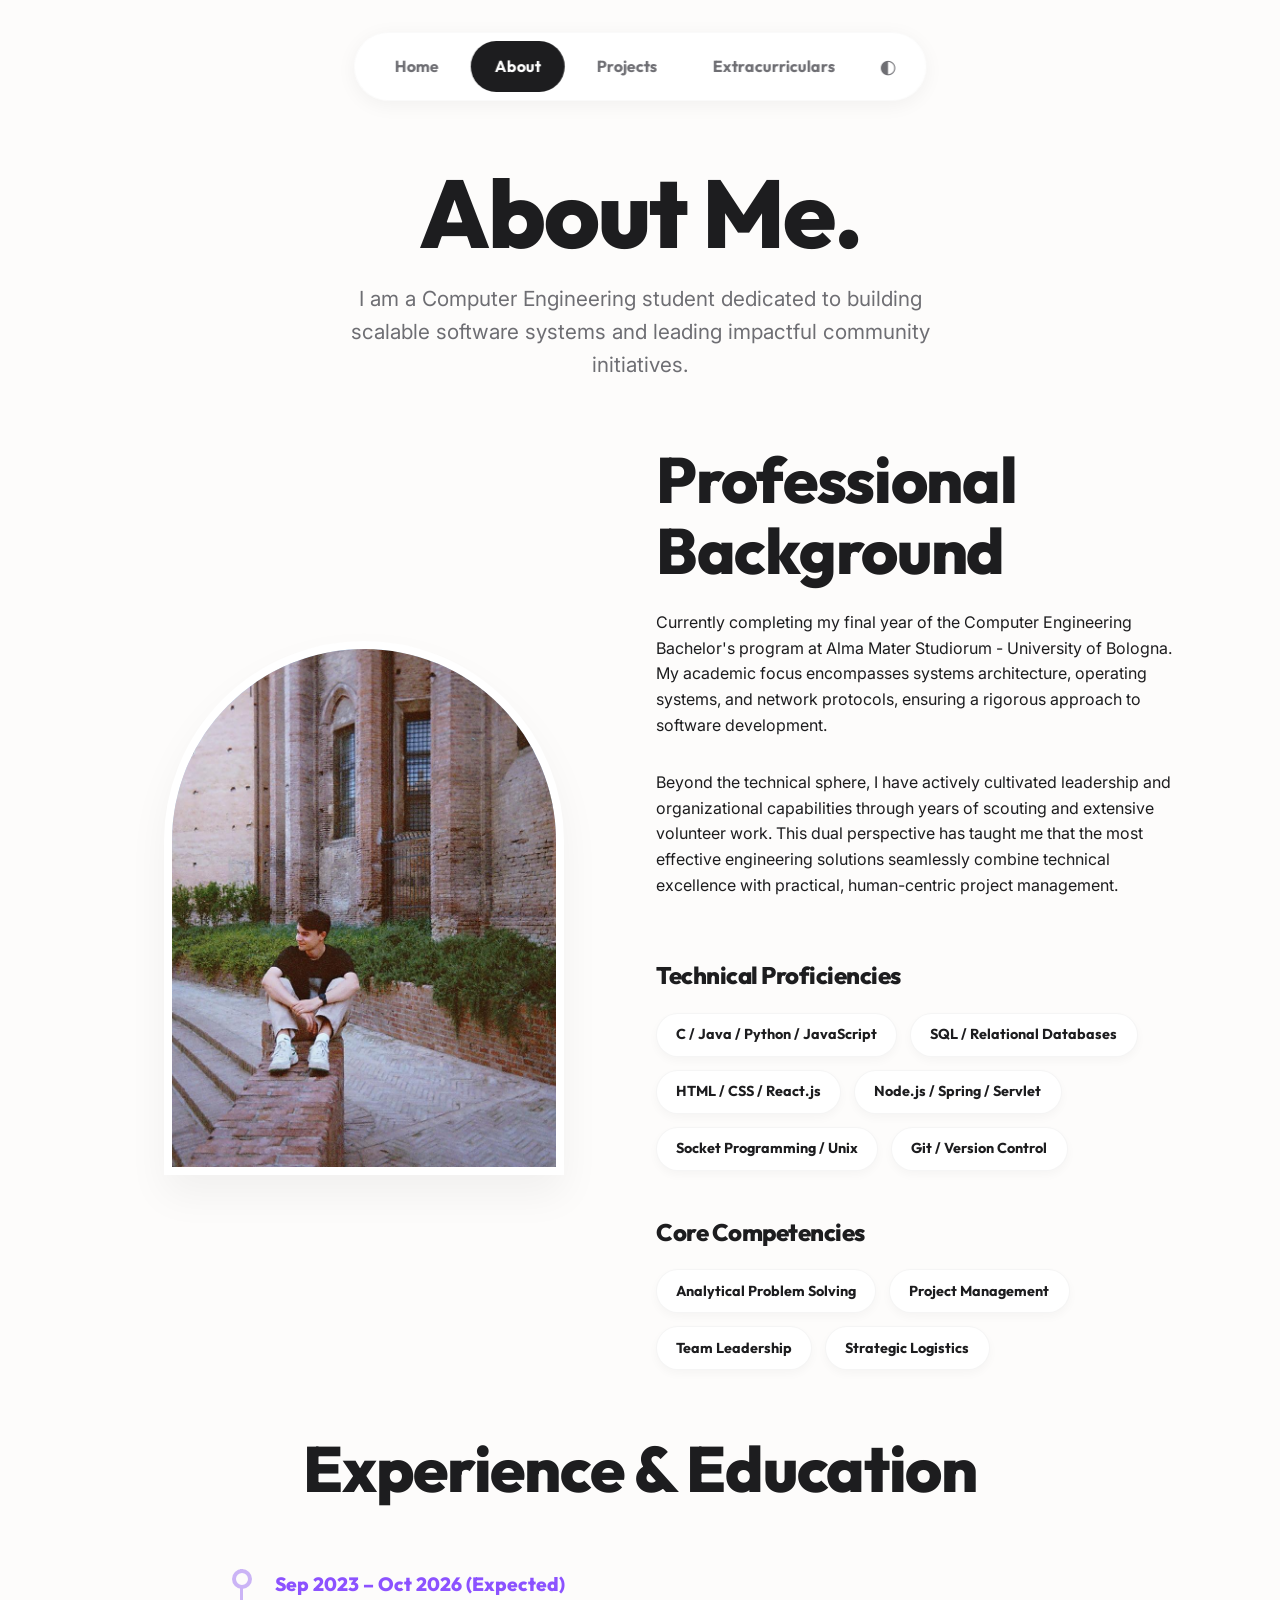
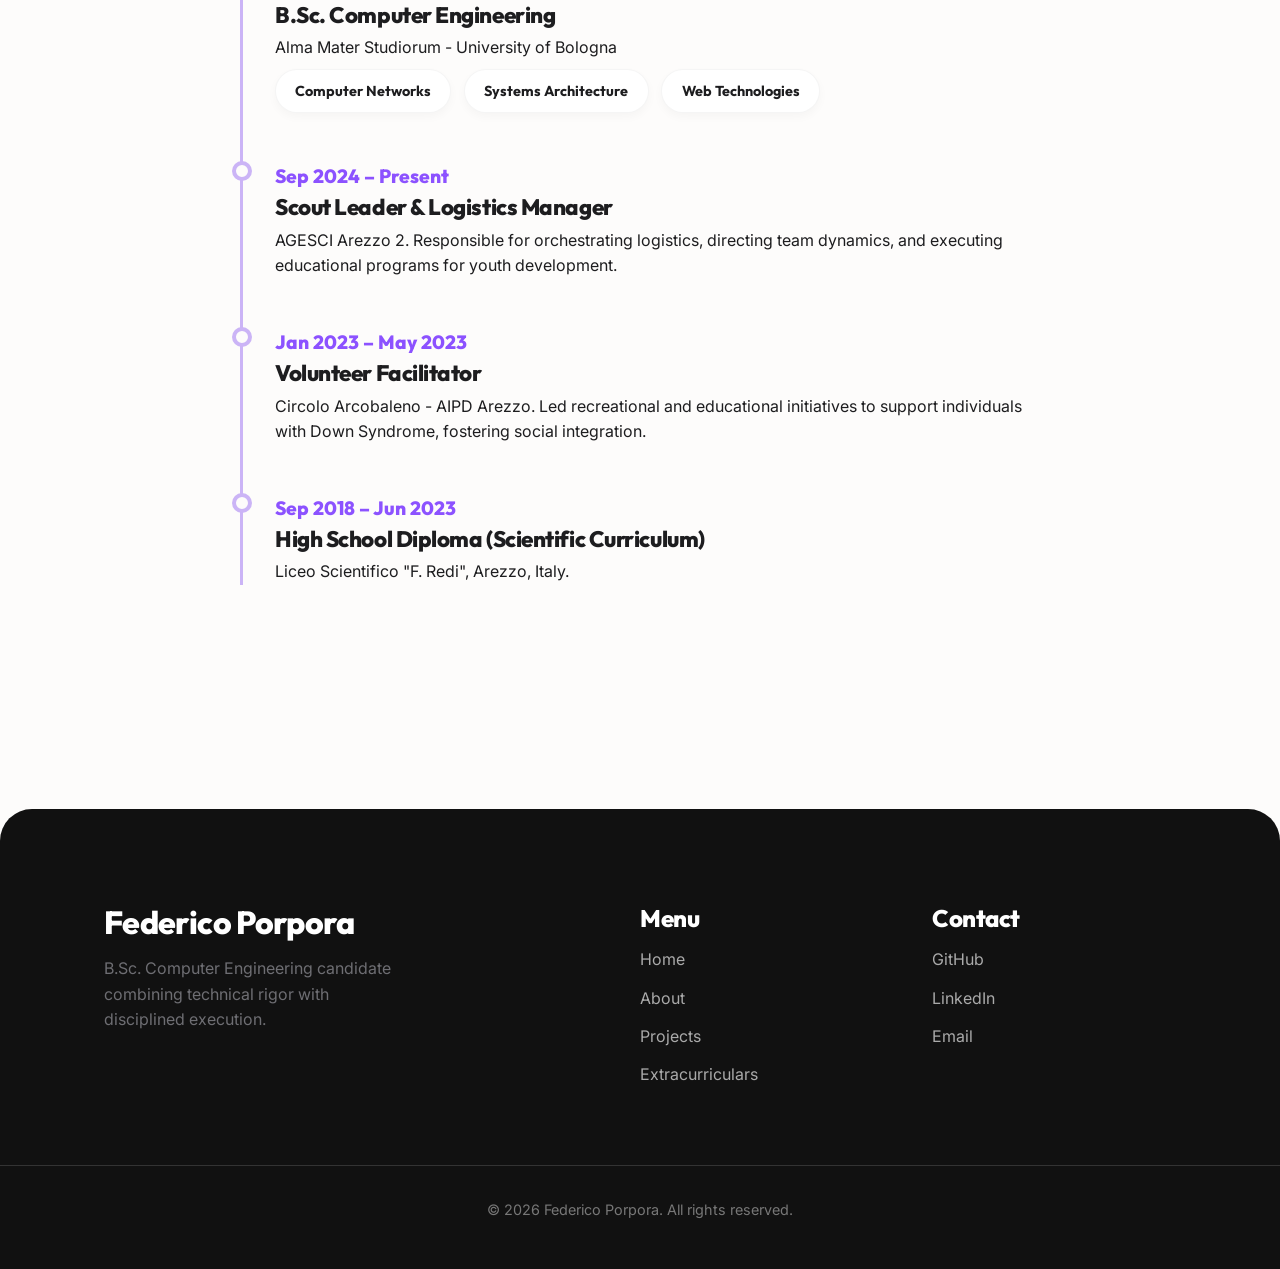
==== about.html @ 1e5c46a7 "updated website following cv" ====
<!DOCTYPE html>
<html lang="en">
<head>
    <meta charset="UTF-8">
    <meta name="viewport" content="width=device-width, initial-scale=1.0">
    <title>About | Federico Porpora</title>
    <link href="https://fonts.googleapis.com/css2?family=Inter:wght@400;500;700&family=Outfit:wght@700;800;900&display=swap" rel="stylesheet">
    <link rel="stylesheet" href="style.css">
</head>
<body>
    <nav>
        <a href="index.html">Home</a>
        <a href="about.html" class="active">About</a>
        <a href="projects.html">Projects</a>
        <a href="hobbies.html">Extracurriculars</a>
        <button id="theme-toggle" class="theme-toggle" aria-label="Toggle dark mode">◐</button>
    </nav>
    <main style="padding-top: 10rem; padding-bottom: 4rem;">
        <div class="container text-center reveal">
            <h1 class="hero-title">About Me.</h1>
            <p class="lead-text" style="margin: 0 auto 4rem;">I am a Computer Engineering student dedicated to building scalable software systems and leading impactful community initiatives.</p>
        </div>

        <section class="container reveal">
            <div class="grid-2 align-center">
                <div class="arch-container">
                    <img src="assets/profile.jpg" alt="Federico Porpora" style="width: 100%; height: 100%; object-fit: cover; object-position: center;">
                </div>
                <div>
                    <h2 class="section-title">Professional Background</h2>
                    <p class="mb-2">Currently completing my final year of the Computer Engineering Bachelor's program at Alma Mater Studiorum - University of Bologna. My academic focus encompasses systems architecture, operating systems, and network protocols, ensuring a rigorous approach to software development.</p>
                    <p class="mb-2">Beyond the technical sphere, I have actively cultivated leadership and organizational capabilities through years of scouting and extensive volunteer work. This dual perspective has taught me that the most effective engineering solutions seamlessly combine technical excellence with practical, human-centric project management.</p>
                    
                    <h3 class="mt-4 mb-1" style="font-family: 'Outfit'; font-size: 1.5rem;">Technical Proficiencies</h3>
                    <div class="tag-container mb-3">
                        <span class="tag">C / Java / Python / JavaScript</span>
                        <span class="tag">SQL / Relational Databases</span>
                        <span class="tag">HTML / CSS / React.js</span>
                        <span class="tag">Node.js / Spring / Servlet</span>
                        <span class="tag">Socket Programming / Unix</span>
                        <span class="tag">Git / Version Control</span>
                    </div>

                    <h3 class="mb-1" style="font-family: 'Outfit'; font-size: 1.5rem;">Core Competencies</h3>
                    <div class="tag-container">
                        <span class="tag">Analytical Problem Solving</span>
                        <span class="tag">Project Management</span>
                        <span class="tag">Team Leadership</span>
                        <span class="tag">Strategic Logistics</span>
                    </div>
                </div>
            </div>
        </section>

        <section class="container mt-4 mb-4 reveal">
            <h2 class="section-title text-center mb-4 mt-4" style="margin-top: 4rem;">Experience & Education</h2>
            
            <div class="timeline" style="max-width: 800px; margin: 0 auto;">
                <div class="timeline-item reveal">
                    <div class="timeline-dot"></div>
                    <div class="timeline-date">Sep 2023 – Oct 2026 (Expected)</div>
                    <h3 class="timeline-title">B.Sc. Computer Engineering</h3>
                    <p>Alma Mater Studiorum - University of Bologna</p>
                    <div class="tag-container" style="margin-top: 0.5rem;">
                        <span class="tag">Computer Networks</span>
                        <span class="tag">Systems Architecture</span>
                        <span class="tag">Web Technologies</span>
                    </div>
                </div>

                <div class="timeline-item reveal" style="transition-delay: 0.1s;">
                    <div class="timeline-dot"></div>
                    <div class="timeline-date">Sep 2024 – Present</div>
                    <h3 class="timeline-title">Scout Leader & Logistics Manager</h3>
                    <p>AGESCI Arezzo 2. Responsible for orchestrating logistics, directing team dynamics, and executing educational programs for youth development.</p>
                </div>

                <div class="timeline-item reveal" style="transition-delay: 0.2s;">
                    <div class="timeline-dot"></div>
                    <div class="timeline-date">Jan 2023 – May 2023</div>
                    <h3 class="timeline-title">Volunteer Facilitator</h3>
                    <p>Circolo Arcobaleno - AIPD Arezzo. Led recreational and educational initiatives to support individuals with Down Syndrome, fostering social integration.</p>
                </div>

                <div class="timeline-item reveal" style="transition-delay: 0.3s;">
                    <div class="timeline-dot"></div>
                    <div class="timeline-date">Sep 2018 – Jun 2023</div>
                    <h3 class="timeline-title">High School Diploma (Scientific Curriculum)</h3>
                    <p>Liceo Scientifico "F. Redi", Arezzo, Italy.</p>
                </div>
            </div>
        </section>
    </main>

    <footer>
        <div class="container footer-grid">
            <div>
                <h4 class="footer-title">Federico Porpora</h4>
                <p style="color: var(--text-muted); max-width: 300px;">B.Sc. Computer Engineering candidate combining technical rigor with disciplined execution.</p>
            </div>
            <div>
                <h4 class="footer-title" style="font-size: 1.5rem;">Menu</h4>
                <ul class="footer-list">
                    <li><a href="index.html">Home</a></li>
                    <li><a href="about.html">About</a></li>
                    <li><a href="projects.html">Projects</a></li>
                    <li><a href="hobbies.html">Extracurriculars</a></li>
                </ul>
            </div>
            <div>
                <h4 class="footer-title" style="font-size: 1.5rem;">Contact</h4>
                <ul class="footer-list">
                    <li><a href="https://github.com/federicoporpora" target="_blank">GitHub</a></li>
                    <li><a href="https://linkedin.com/in/federicoporpora" target="_blank">LinkedIn</a></li>
                    <li><a href="mailto:porporafederico@gmail.com">Email</a></li>
                </ul>
            </div>
        </div>
        <div class="footer-bottom">
            &copy; <span id="current-year">2026</span> Federico Porpora. All rights reserved.
        </div>
    </footer>
    <script src="script.js"></script>
</body>
</html>
---- style.css ----
/* style.css */
:root {
    --bg: #fdfcfb;
    --bg-alt: #f4f3f6;
    --text-main: #1d1d1f;
    --text-muted: #6e6e73;
    
    --accent-purple: #cbb4f6;
    --accent-purple-dark: #8c52ff;
    
    --accent-mint: #b0eed4;
    --accent-mint-dark: #00b67a;
    
    --accent-coral: #ffc4ba;
    --accent-coral-dark: #ff6b57;
    
    --accent-blue: #bde0fe;
    --accent-blue-dark: #2196f3;

    --btn-bg: #1d1d1f;
    --btn-text: #ffffff;
    
    --nav-bg: rgba(255, 255, 255, 0.85);

    --border-radius-lg: 32px;
    --border-radius-md: 20px;
    --border-radius-sm: 12px;
    
    --transition: all 0.3s cubic-bezier(0.25, 0.8, 0.25, 1);
    
    --card-bg: #ffffff;
    --card-border: rgba(0,0,0,0.04);
    
    --icon-bg: #ffffff;
    --icon-color: #1d1d1f;

    --card-purple-bg: #f3ecfb;
    --card-mint-bg: #ebfcf5;
    --card-coral-bg: #fff0ed;
    --card-blue-bg: #eef7ff;
    
    --footer-bg: #111111;
    --footer-text: #ffffff;
}

[data-theme="dark"] {
    --bg: #111111;
    --bg-alt: #161618;
    --text-main: #f5f5f7;
    --text-muted: #a1a1a6;
    
    --accent-purple: #5e3a96;
    --accent-purple-dark: #9f7aea;
    
    --accent-mint: #257a5e;
    --accent-mint-dark: #48bb78;
    
    --accent-coral: #964232;
    --accent-coral-dark: #f56565;
    
    --accent-blue: #2a6496;
    --accent-blue-dark: #4299e1;

    --btn-bg: #f5f5f7;
    --btn-text: #111111;
    
    --nav-bg: rgba(20, 20, 20, 0.85);
    
    --card-bg: #1c1c1e;
    --card-border: rgba(255,255,255,0.05);
    
    --icon-bg: #333333;
    --icon-color: #ffffff;

    --card-purple-bg: #2a1f3d;
    --card-mint-bg: #1f3d32;
    --card-coral-bg: #3d231f;
    --card-blue-bg: #1f2a3d;
    
    --footer-bg: #000000;
}
/* Base */
* { box-sizing: border-box; margin: 0; padding: 0; }
body {
    font-family: 'Inter', sans-serif;
    background-color: var(--bg);
    color: var(--text-main);
    line-height: 1.6;
    overflow-x: hidden;
    transition: background-color 0.3s ease, color 0.3s ease;
}

.bg-alt { background-color: var(--bg-alt) !important; }

h1, h2, h3, h4, h5, h6, .brand-font {
    font-family: 'Outfit', sans-serif;
    font-weight: 800;
    line-height: 1.1;
    letter-spacing: -0.02em;
}

a { text-decoration: none; color: inherit; }
img { max-width: 100%; display: block; }
.container { max-width: 1200px; margin: 0 auto; padding: 0 5%; }
.text-center { text-align: center; }

/* Typography */
.hero-title { font-size: clamp(3rem, 8vw, 6rem); margin-bottom: 1rem; color: var(--text-main); }
.section-title { font-size: clamp(2.5rem, 5vw, 4rem); margin-bottom: 1.5rem; color: var(--text-main); }
.lead-text { font-size: clamp(1.1rem, 2vw, 1.3rem); color: var(--text-muted); max-width: 600px; }
.bold-muted { font-weight: 700; color: var(--text-muted); text-transform: uppercase; letter-spacing: 0.05em; font-size: 0.9rem; }

/* Navigation */
nav {
    position: fixed;
    top: 2rem;
    left: 50%;
    transform: translateX(-50%);
    background: var(--nav-bg);
    backdrop-filter: blur(12px);
    -webkit-backdrop-filter: blur(12px);
    padding: 0.5rem 1rem;
    border-radius: 100px;
    box-shadow: 0 4px 20px rgba(0,0,0,0.05);
    z-index: 1000;
    display: flex;
    gap: 0.5rem;
    border: 1px solid rgba(0,0,0,0.02);
    align-items: center;
}
nav a {
    font-family: 'Outfit', sans-serif;
    font-weight: 700;
    padding: 0.8rem 1.5rem;
    border-radius: 100px;
    color: var(--text-muted);
    transition: var(--transition);
}
nav a:hover { color: var(--text-main); }
nav a.active {
    background: var(--btn-bg);
    color: var(--btn-text);
}
.theme-toggle {
    background: none;
    border: none;
    font-size: 1.2rem;
    cursor: pointer;
    color: var(--text-muted);
    padding: 0.5rem 0.8rem;
    display: flex;
    align-items: center;
    border-radius: 100px;
    transition: var(--transition);
}
.theme-toggle:hover {
    color: var(--text-main);
    transform: rotate(15deg);
}

@media (max-width: 768px) {
    nav a { padding: 0.6rem 0.8rem; font-size: 0.9rem; }
    nav { top: 1rem; width: 95%; justify-content: center; }
}

/* Hero Wrapper & Gradients */
.hero-wrapper {
    position: relative;
    overflow: hidden;
    background: transparent;
}

.hero-gradient {
    position: absolute;
    top: -20%;
    left: 0;
    width: 100%;
    height: 120%;
    background: radial-gradient(circle at 15% 50%, rgba(203, 180, 246, 0.45), transparent 50%),
                radial-gradient(circle at 85% 30%, rgba(176, 238, 212, 0.45), transparent 50%),
                radial-gradient(circle at 50% 80%, rgba(255, 196, 186, 0.45), transparent 50%);
    filter: blur(60px);
    z-index: 0;
    pointer-events: none;
    transition: background 0.5s ease;
}

[data-theme="dark"] .hero-gradient {
    background: radial-gradient(circle at 15% 50%, rgba(94, 58, 150, 0.3), transparent 50%),
                radial-gradient(circle at 85% 30%, rgba(37, 122, 94, 0.3), transparent 50%),
                radial-gradient(circle at 50% 80%, rgba(150, 66, 50, 0.3), transparent 50%);
}

.hero-content {
    position: relative;
    z-index: 1;
}

.hero {
    min-height: 90vh;
    display: flex;
    flex-direction: column;
    align-items: center;
    justify-content: center;
    padding-top: 8rem;
    padding-bottom: 4rem;
    text-align: center;
}

/* Floating Stars */
.star {
    position: absolute;
    color: var(--accent-purple-dark);
    font-size: 1.5rem;
    animation: float 6s ease-in-out infinite;
    opacity: 0.7;
    z-index: 0;
}
.star:nth-child(1) { top: 15%; left: 20%; animation-delay: 0s; font-size: 2.5rem;}
.star:nth-child(2) { top: 25%; right: 15%; animation-delay: 1s; font-size: 1.5rem; color: var(--accent-mint-dark);}
.star:nth-child(3) { top: 60%; left: 10%; animation-delay: 2s; font-size: 2rem; color: var(--accent-coral-dark);}
.star:nth-child(4) { top: 70%; right: 25%; animation-delay: 3s; font-size: 1.8rem; }
.star:nth-child(5) { top: 35%; left: 80%; animation-delay: 4s; font-size: 1.2rem; color: var(--accent-blue-dark);}

@keyframes float {
    0% { transform: translateY(0px) rotate(0deg); }
    50% { transform: translateY(-20px) rotate(10deg); }
    100% { transform: translateY(0px) rotate(0deg); }
}

.hero-btns {
    display: flex;
    gap: 1rem;
    margin-top: 2rem;
    justify-content: center;
    flex-wrap: wrap;
}

/* Buttons */
.btn {
    display: inline-flex;
    align-items: center;
    justify-content: center;
    padding: 1rem 2rem;
    font-family: 'Outfit', sans-serif;
    font-weight: 700;
    font-size: 1.1rem;
    border-radius: 100px;
    transition: var(--transition);
    border: none;
    cursor: pointer;
    gap: 0.5rem;
}
.btn svg { width: 20px; height: 20px; }
.btn-primary {
    background: var(--btn-bg);
    color: var(--btn-text);
}
.btn-primary:hover {
    transform: translateY(-3px) scale(1.02);
    box-shadow: 0 10px 20px rgba(0,0,0,0.1);
}
.btn-outline {
    background: transparent;
    border: 2px solid var(--text-main);
    color: var(--text-main);
}
.btn-outline:hover {
    background: var(--text-main);
    color: var(--btn-text);
    transform: translateY(-3px) scale(1.02);
}

/* Avatars & Images */
.avatar-container {
    width: 150px;
    height: 150px;
    margin: 0 auto 2rem;
    border-radius: 50%;
    overflow: hidden;
    background: var(--accent-mint);
    border: 6px solid var(--card-bg);
    box-shadow: 0 20px 40px rgba(0,0,0,0.08);
}
.avatar-container img { width: 100%; height: 100%; object-fit: cover; }
.arch-container {
    border-radius: 200px 200px 0 0;
    overflow: hidden;
    background: var(--accent-blue);
    position: relative;
    aspect-ratio: 3/4;
    width: 100%;
    max-width: 400px;
    margin: 0 auto;
    border: 8px solid var(--card-bg);
    box-shadow: 0 20px 40px rgba(0,0,0,0.05);
}

/* Grid Layouts */
.grid-2, .grid-3, .grid-4 { display: grid; grid-template-columns: 1fr; gap: 2rem; }
@media (min-width: 768px) {
    .grid-2 { grid-template-columns: 1fr 1fr; }
    .grid-3 { grid-template-columns: repeat(3, 1fr); }
    .grid-4 { grid-template-columns: repeat(2, 1fr); gap: 2rem; }
}
@media (min-width: 1024px) {
    .grid-4 { grid-template-columns: repeat(4, 1fr); }
}

/* Cards */
.bento-card {
    background: var(--card-bg);
    border-radius: var(--border-radius-lg);
    padding: 2.5rem;
    transition: var(--transition);
    position: relative;
    overflow: hidden;
    border: 1px solid var(--card-border);
    display: flex;
    flex-direction: column;
    height: 100%;
}
.bento-card:hover {
    transform: translateY(-5px);
    box-shadow: 0 20px 40px rgba(0,0,0,0.05);
}
.card-icon {
    width: 60px;
    height: 60px;
    border-radius: 50%;
    display: flex;
    align-items: center;
    justify-content: center;
    font-size: 1.8rem;
    margin-bottom: 1.5rem;
    background: var(--icon-bg);
    color: var(--icon-color);
}
.card-title { font-size: 1.8rem; margin-bottom: 0.5rem; color: var(--text-main); }
.card-desc { color: var(--text-muted); flex-grow: 1; }

.card-purple { background-color: var(--card-purple-bg); border-color: transparent; }
.card-mint { background-color: var(--card-mint-bg); border-color: transparent; }
.card-coral { background-color: var(--card-coral-bg); border-color: transparent; }
.card-blue { background-color: var(--card-blue-bg); border-color: transparent; }

/* Timeline */
.timeline { position: relative; padding-left: 2rem; border-left: 3px solid var(--accent-purple); margin: 3rem 0; }
.timeline-item { position: relative; margin-bottom: 3rem; }
.timeline-dot {
    position: absolute; left: -2.7rem; top: 0; width: 20px; height: 20px;
    border-radius: 50%; background: var(--bg); border: 4px solid var(--accent-purple);
}
.timeline-date { font-family: 'Outfit'; font-weight: 800; color: var(--accent-purple-dark); font-size: 1.2rem; margin-bottom: 0.2rem; }
.timeline-title { font-size: 1.4rem; margin-bottom: 0.5rem; color: var(--text-main); }

/* Tags */
.tag-container { display: flex; flex-wrap: wrap; gap: 0.8rem; margin-top: 1.5rem; }
.tag {
    background: var(--card-bg); padding: 0.6rem 1.2rem; border-radius: 100px;
    font-family: 'Outfit'; font-size: 0.9rem; font-weight: 700;
    box-shadow: 0 4px 10px rgba(0,0,0,0.03); color: var(--text-main); border: 1px solid var(--card-border);
}

/* Footer */
footer {
    background: var(--footer-bg); color: var(--footer-text);
    padding: 6rem 0 3rem; margin-top: 6rem;
    border-radius: var(--border-radius-lg) var(--border-radius-lg) 0 0;
}
.footer-grid { display: grid; grid-template-columns: 1fr; gap: 3rem; }
@media (min-width: 768px) { .footer-grid { grid-template-columns: 2fr 1fr 1fr; } }
.footer-title { font-size: 2rem; margin-bottom: 1rem; color: var(--footer-text);}
footer a { color: #aaa; transition: var(--transition); }
footer a:hover { color: var(--footer-text); }
.footer-bottom { border-top: 1px solid #333; margin-top: 4rem; padding-top: 2rem; color: #777; font-size: 0.9rem; text-align: center; }
.footer-list { list-style: none; }
.footer-list li { margin-bottom: 0.8rem; }

/* Utilities */
.mb-1 { margin-bottom: 1rem; }
.mb-2 { margin-bottom: 2rem; }
.mb-3 { margin-bottom: 3rem; }
.mb-4 { margin-bottom: 4rem; }
.mt-2 { margin-top: 2rem; }
.mt-4 { margin-top: 4rem; }
.section-pad { padding: 6rem 0; }
.align-center { align-items: center; }

/* Animations */
.reveal {
    opacity: 0; transform: translateY(40px);
    transition: all 0.8s cubic-bezier(0.25, 0.8, 0.25, 1);
}
.reveal.active { opacity: 1; transform: translateY(0); }

/* Specific elements */
.project-link {
    display: inline-block; margin-top: 1.5rem;
    font-family: 'Outfit'; font-weight: 700; color: inherit;
    border-bottom: 2px solid transparent; padding-bottom: 2px;
    transition: var(--transition);
}
.project-link:hover { border-bottom-color: currentColor; }
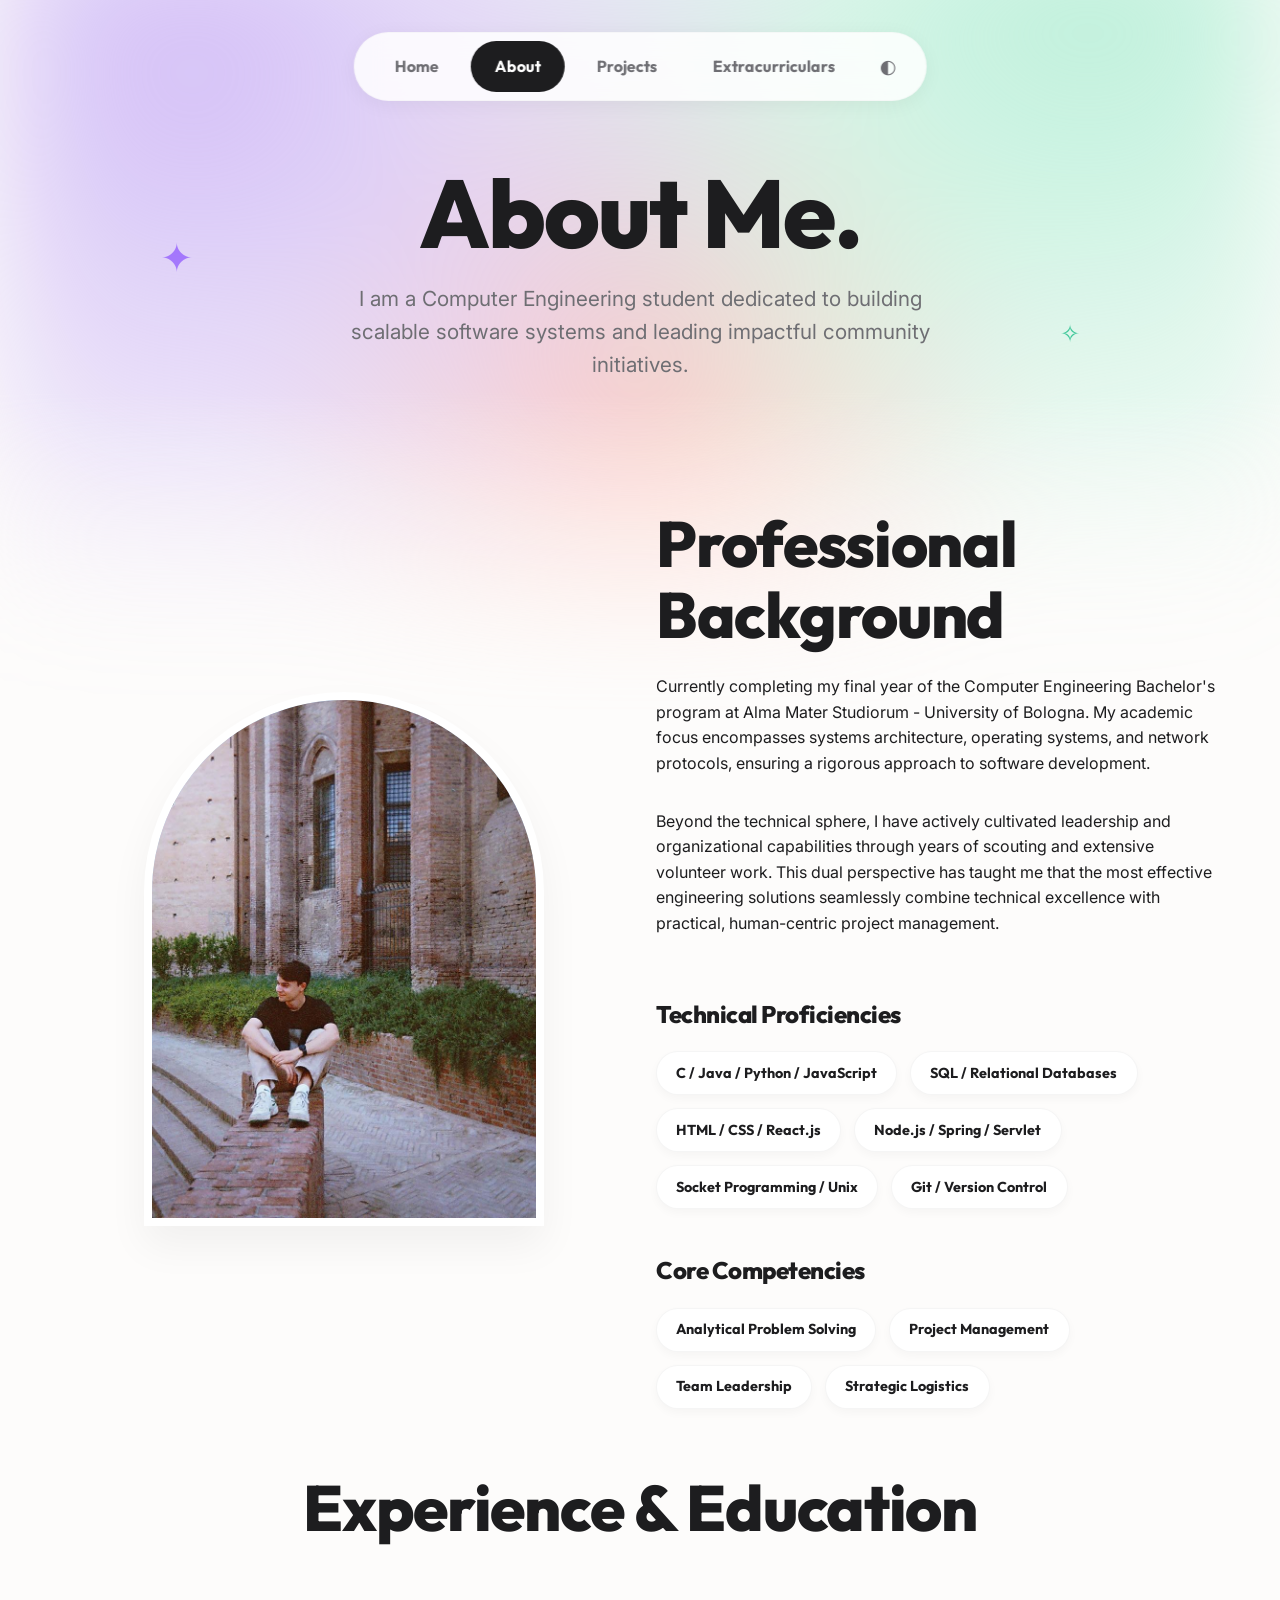
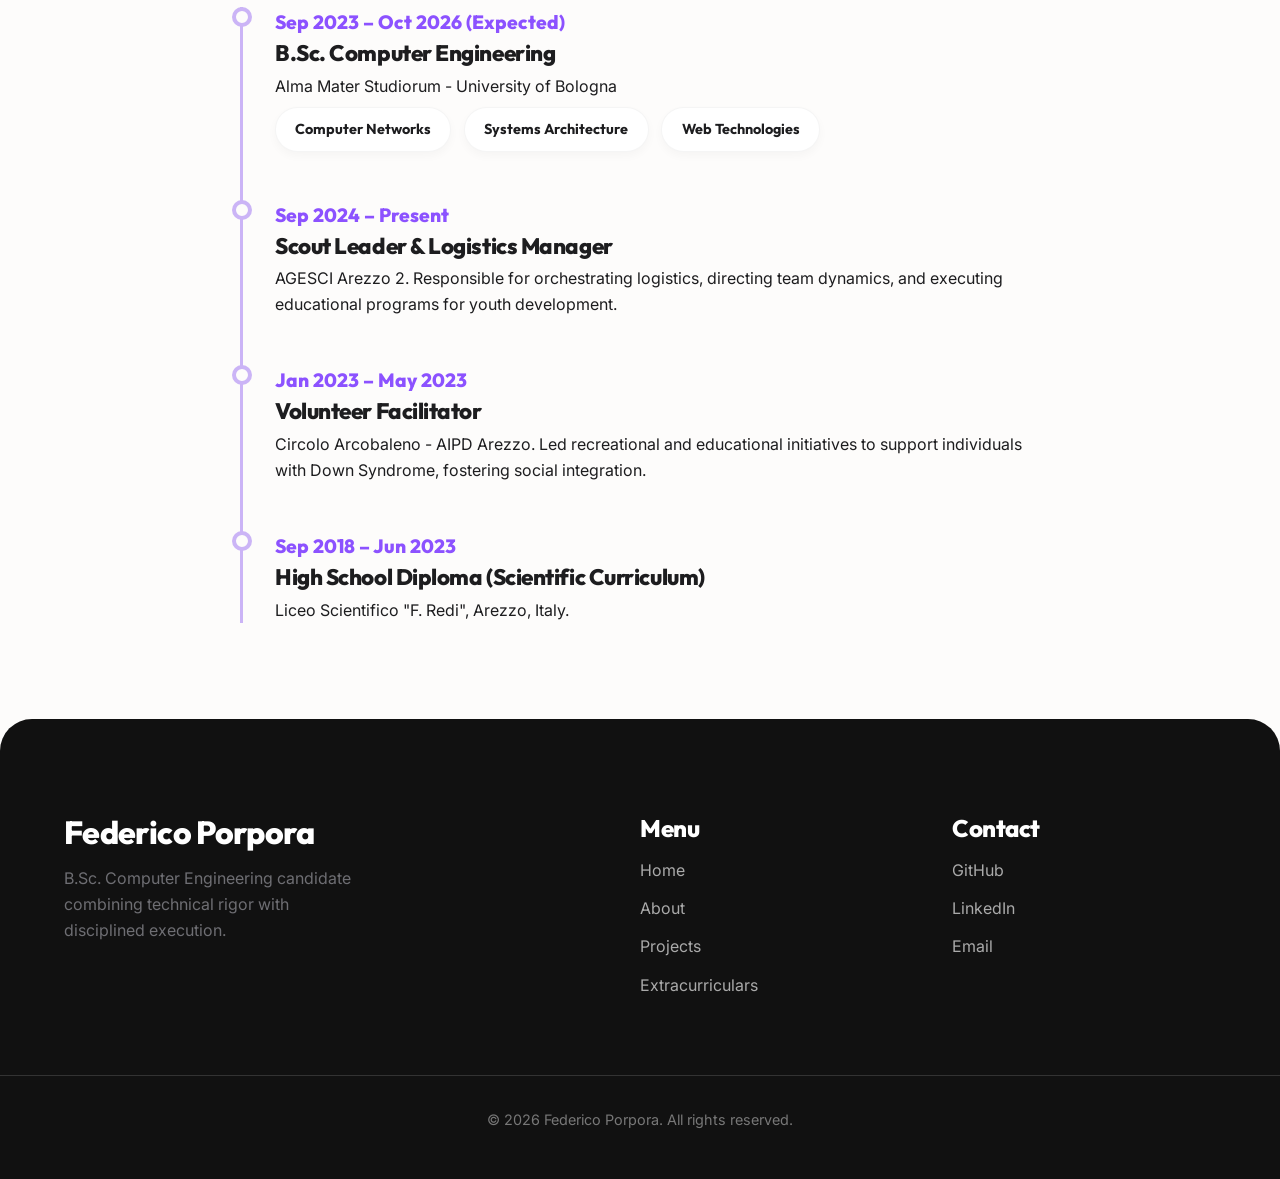
==== commit a137115b: "modified background and better mobile compatibility" ====
--- a/about.html
+++ b/about.html
@@ -12,16 +12,20 @@
         <a href="index.html">Home</a>
         <a href="about.html" class="active">About</a>
         <a href="projects.html">Projects</a>
-        <a href="hobbies.html">Extracurriculars</a>
+        <a href="extracurriculars.html">Extracurriculars</a>
         <button id="theme-toggle" class="theme-toggle" aria-label="Toggle dark mode">◐</button>
     </nav>
-    <main style="padding-top: 10rem; padding-bottom: 4rem;">
-        <div class="container text-center reveal">
-            <h1 class="hero-title">About Me.</h1>
-            <p class="lead-text" style="margin: 0 auto 4rem;">I am a Computer Engineering student dedicated to building scalable software systems and leading impactful community initiatives.</p>
+    <main>
+        <div class="hero-wrapper" style="padding-top: 10rem; padding-bottom: 4rem;">
+            <div class="hero-gradient"></div>
+            <div class="container text-center reveal hero-content">
+                <div class="star" style="left: 10%; top: 30%">✦</div><div class="star" style="left: 85%; top: 70%">✧</div>
+                <h1 class="hero-title">About Me.</h1>
+                <p class="lead-text" style="margin: 0 auto;">I am a Computer Engineering student dedicated to building scalable software systems and leading impactful community initiatives.</p>
+            </div>
         </div>
 
-        <section class="container reveal">
+        <section class="container reveal" style="margin-top: 4rem;">
             <div class="grid-2 align-center">
                 <div class="arch-container">
                     <img src="assets/profile.jpg" alt="Federico Porpora" style="width: 100%; height: 100%; object-fit: cover; object-position: center;">
@@ -104,7 +108,7 @@
                     <li><a href="index.html">Home</a></li>
                     <li><a href="about.html">About</a></li>
                     <li><a href="projects.html">Projects</a></li>
-                    <li><a href="hobbies.html">Extracurriculars</a></li>
+                    <li><a href="extracurriculars.html">Extracurriculars</a></li>
                 </ul>
             </div>
             <div>
--- a/style.css
+++ b/style.css
@@ -101,12 +101,12 @@
 
 a { text-decoration: none; color: inherit; }
 img { max-width: 100%; display: block; }
-.container { max-width: 1200px; margin: 0 auto; padding: 0 5%; }
+.container { max-width: 1200px; margin: 0 auto; padding: 0 1.5rem; }
 .text-center { text-align: center; }
 
 /* Typography */
-.hero-title { font-size: clamp(3rem, 8vw, 6rem); margin-bottom: 1rem; color: var(--text-main); }
-.section-title { font-size: clamp(2.5rem, 5vw, 4rem); margin-bottom: 1.5rem; color: var(--text-main); }
+.hero-title { font-size: clamp(2.5rem, 8vw, 6rem); margin-bottom: 1rem; color: var(--text-main); }
+.section-title { font-size: clamp(2rem, 6vw, 4rem); margin-bottom: 1.5rem; color: var(--text-main); }
 .lead-text { font-size: clamp(1.1rem, 2vw, 1.3rem); color: var(--text-muted); max-width: 600px; }
 .bold-muted { font-weight: 700; color: var(--text-muted); text-transform: uppercase; letter-spacing: 0.05em; font-size: 0.9rem; }
 
@@ -159,14 +159,25 @@
 }
 
 @media (max-width: 768px) {
-    nav a { padding: 0.6rem 0.8rem; font-size: 0.9rem; }
-    nav { top: 1rem; width: 95%; justify-content: center; }
+    nav a { padding: 0.6rem 0.8rem; font-size: 0.9rem; white-space: nowrap; }
+    nav { 
+        top: 1rem; width: 95%; 
+        justify-content: flex-start;
+        overflow-x: auto;
+        -webkit-overflow-scrolling: touch;
+        scrollbar-width: none;
+        -ms-overflow-style: none;
+        border-radius: 100px;
+    }
+    nav::-webkit-scrollbar { display: none; }
+    .bento-card { padding: 1.5rem; }
+    .card-title { font-size: 1.5rem; }
+    .section-pad { padding-top: 4rem; padding-bottom: 4rem; }
 }
 
 /* Hero Wrapper & Gradients */
 .hero-wrapper {
     position: relative;
-    overflow: hidden;
     background: transparent;
 }
 
@@ -175,20 +186,22 @@
     top: -20%;
     left: 0;
     width: 100%;
-    height: 120%;
-    background: radial-gradient(circle at 15% 50%, rgba(203, 180, 246, 0.45), transparent 50%),
-                radial-gradient(circle at 85% 30%, rgba(176, 238, 212, 0.45), transparent 50%),
-                radial-gradient(circle at 50% 80%, rgba(255, 196, 186, 0.45), transparent 50%);
+    height: 180%;
+    background: radial-gradient(circle at 15% 20%, rgba(203, 180, 246, 0.85), transparent 50%),
+                radial-gradient(circle at 85% 10%, rgba(176, 238, 212, 0.85), transparent 50%),
+                radial-gradient(circle at 50% 60%, rgba(255, 196, 186, 0.85), transparent 50%);
     filter: blur(60px);
     z-index: 0;
     pointer-events: none;
     transition: background 0.5s ease;
+    -webkit-mask-image: linear-gradient(to bottom, black 60%, transparent 100%);
+    mask-image: linear-gradient(to bottom, black 60%, transparent 100%);
 }
 
 [data-theme="dark"] .hero-gradient {
-    background: radial-gradient(circle at 15% 50%, rgba(94, 58, 150, 0.3), transparent 50%),
-                radial-gradient(circle at 85% 30%, rgba(37, 122, 94, 0.3), transparent 50%),
-                radial-gradient(circle at 50% 80%, rgba(150, 66, 50, 0.3), transparent 50%);
+    background: radial-gradient(circle at 15% 20%, rgba(94, 58, 150, 0.75), transparent 50%),
+                radial-gradient(circle at 85% 10%, rgba(37, 122, 94, 0.75), transparent 50%),
+                radial-gradient(circle at 50% 60%, rgba(150, 66, 50, 0.75), transparent 50%);
 }
 
 .hero-content {
@@ -384,7 +397,7 @@
 .mb-4 { margin-bottom: 4rem; }
 .mt-2 { margin-top: 2rem; }
 .mt-4 { margin-top: 4rem; }
-.section-pad { padding: 6rem 0; }
+.section-pad { padding-top: 6rem; padding-bottom: 6rem; }
 .align-center { align-items: center; }
 
 /* Animations */
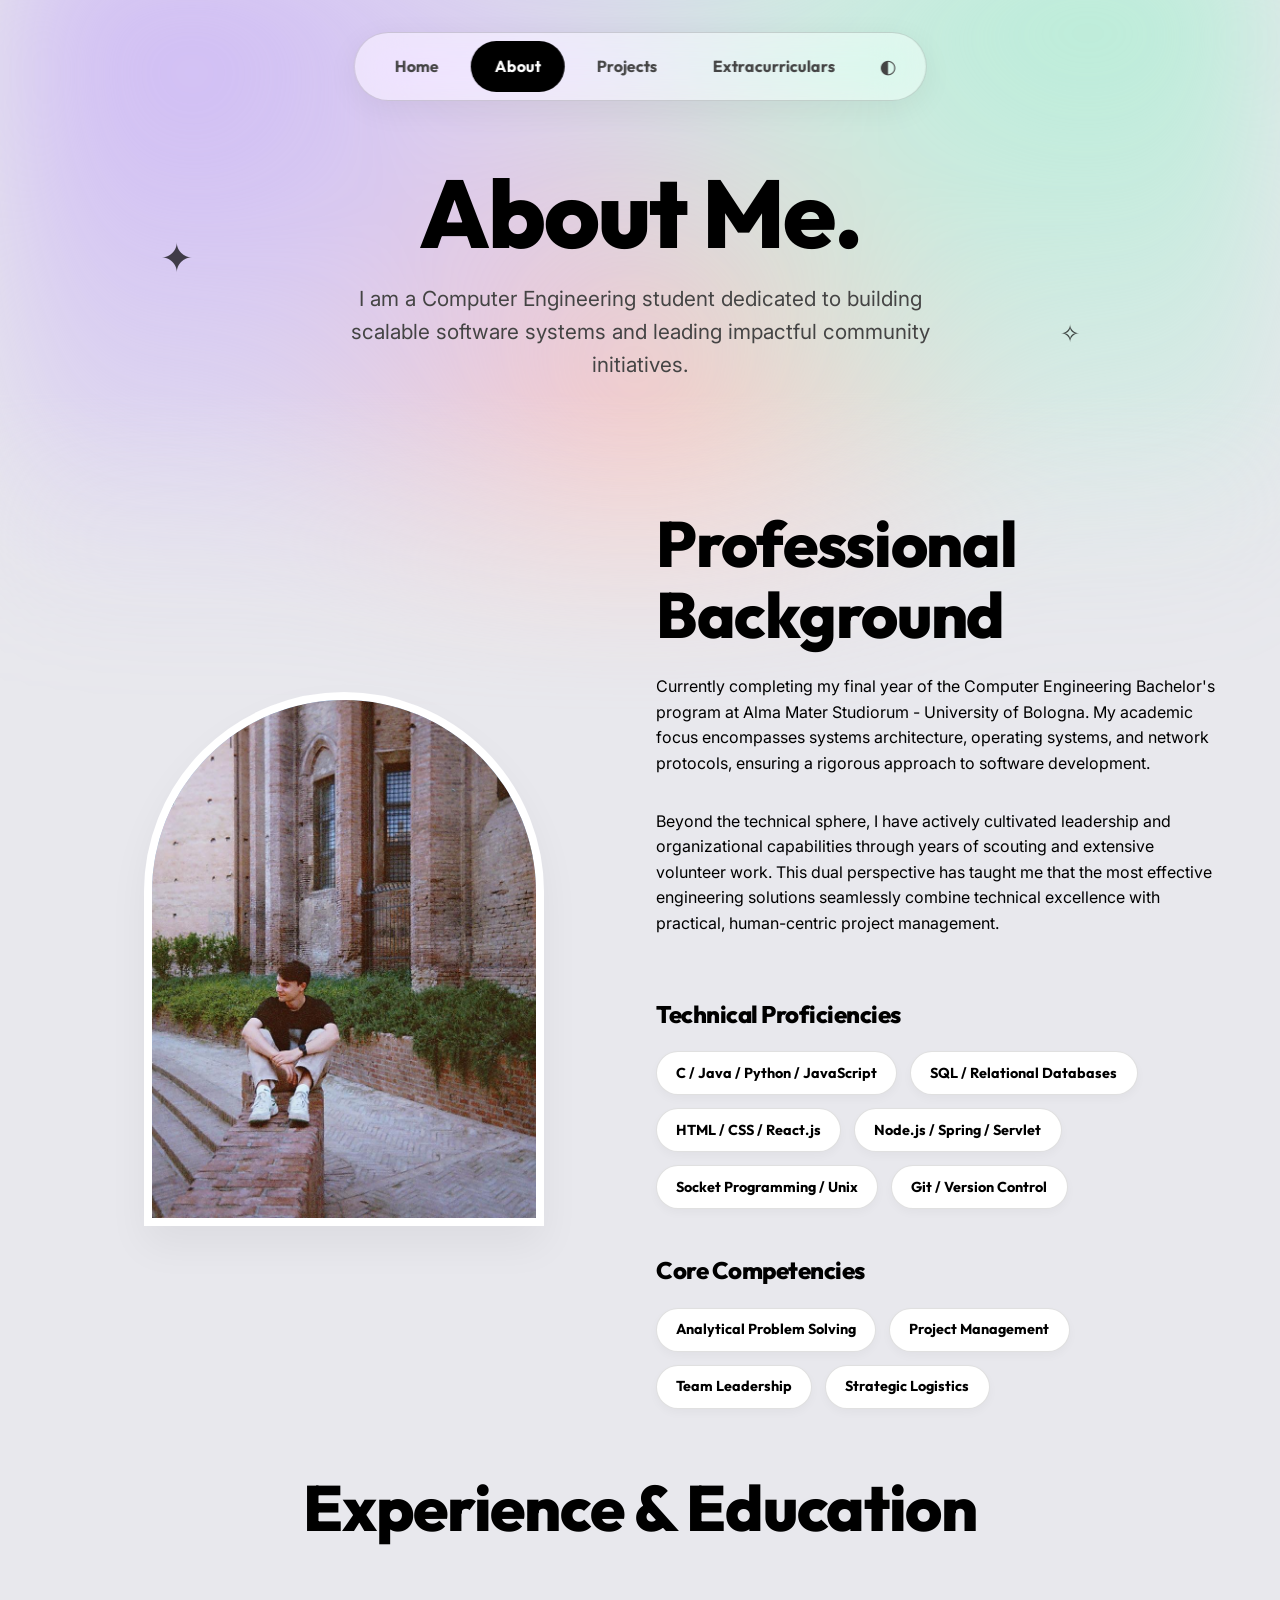
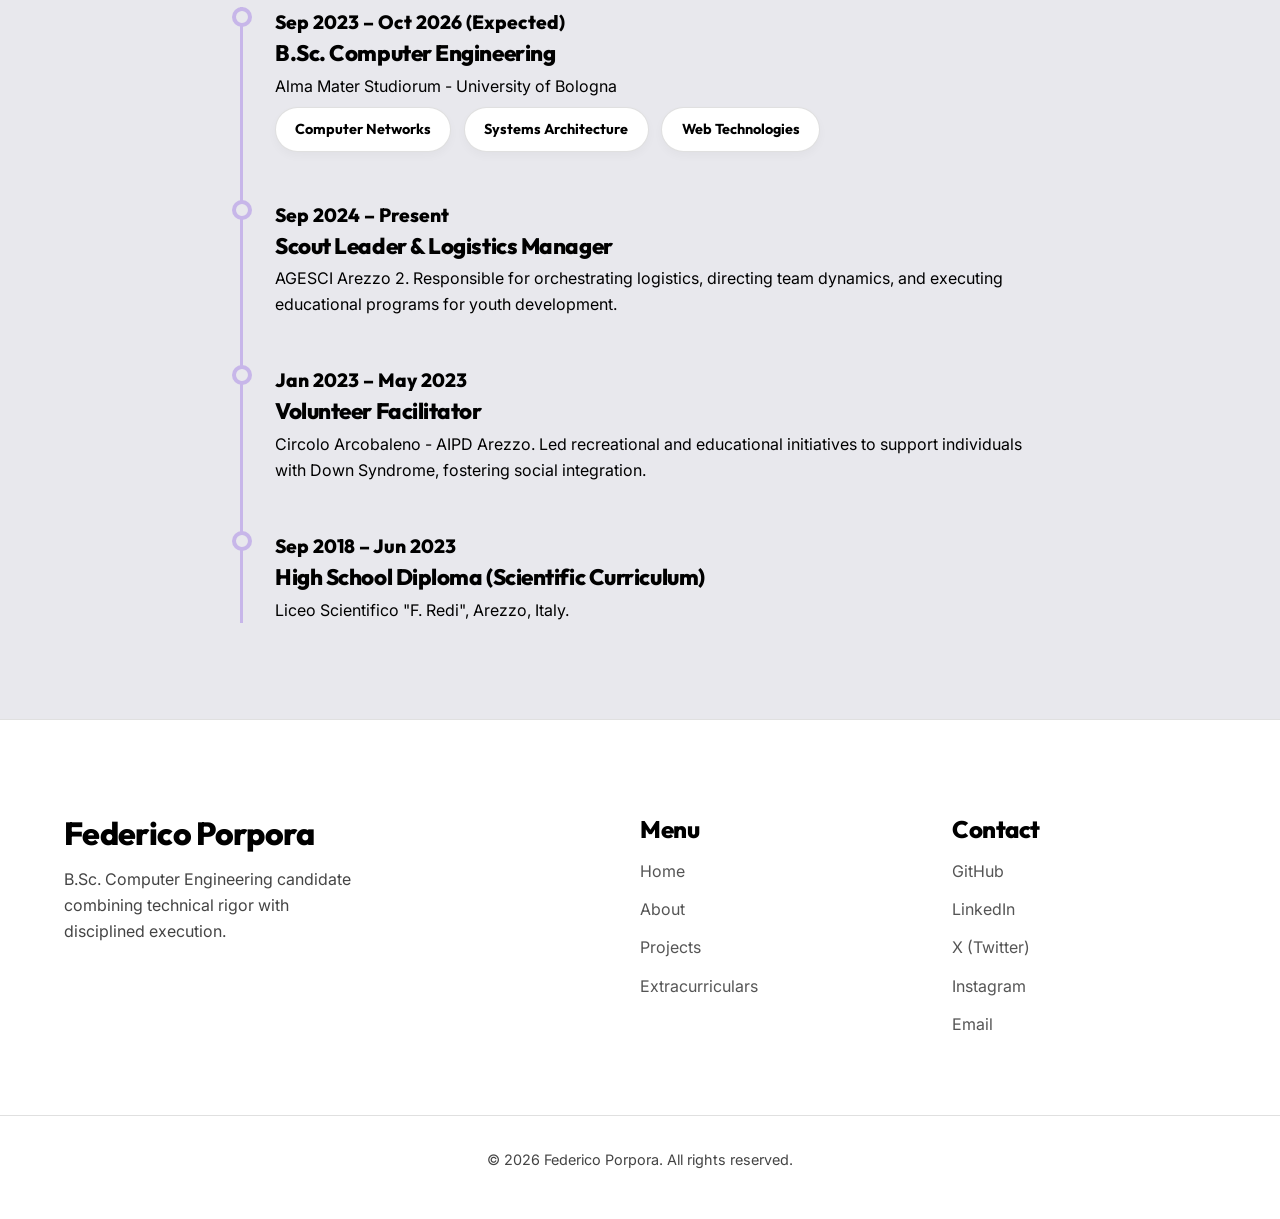
==== commit 04f93435: "more changes to design" ====
--- a/about.html
+++ b/about.html
@@ -9,11 +9,13 @@
 </head>
 <body>
     <nav>
-        <a href="index.html">Home</a>
-        <a href="about.html" class="active">About</a>
-        <a href="projects.html">Projects</a>
-        <a href="extracurriculars.html">Extracurriculars</a>
-        <button id="theme-toggle" class="theme-toggle" aria-label="Toggle dark mode">◐</button>
+        <div class="nav-links">
+            <a href="index.html">Home</a>
+            <a href="about.html" class="active">About</a>
+            <a href="projects.html">Projects</a>
+            <a href="extracurriculars.html">Extracurriculars</a>
+        </div>
+        <button id="theme-toggle" class="theme-toggle" aria-label="Toggle dark mode" style="flex-shrink: 0;">◐</button>
     </nav>
     <main>
         <div class="hero-wrapper" style="padding-top: 10rem; padding-bottom: 4rem;">
@@ -116,6 +118,8 @@
                 <ul class="footer-list">
                     <li><a href="https://github.com/federicoporpora" target="_blank">GitHub</a></li>
                     <li><a href="https://linkedin.com/in/federicoporpora" target="_blank">LinkedIn</a></li>
+                    <li><a href="https://x.com/federicoporpora" target="_blank">X (Twitter)</a></li>
+                    <li><a href="https://instagram.com/federicoporpora" target="_blank">Instagram</a></li>
                     <li><a href="mailto:porporafederico@gmail.com">Email</a></li>
                 </ul>
             </div>
--- a/style.css
+++ b/style.css
@@ -1,26 +1,27 @@
 /* style.css */
 :root {
-    --bg: #fdfcfb;
-    --bg-alt: #f4f3f6;
-    --text-main: #1d1d1f;
-    --text-muted: #6e6e73;
-    
-    --accent-purple: #cbb4f6;
-    --accent-purple-dark: #8c52ff;
-    
-    --accent-mint: #b0eed4;
-    --accent-mint-dark: #00b67a;
-    
-    --accent-coral: #ffc4ba;
-    --accent-coral-dark: #ff6b57;
-    
-    --accent-blue: #bde0fe;
-    --accent-blue-dark: #2196f3;
-
-    --btn-bg: #1d1d1f;
+    --bg: #e8e8ed; /* Even darker off-white background for extreme contrast */
+    --text-main: #000000; /* Pure black text */
+    --text-muted: #444444; /* Darker muted text */
+    
+    --card-bg: #ffffff;
+    --card-border: rgba(0, 0, 0, 0.18); /* Much sharper borders */
+    
+    /* Highly saturated and dense pastel colors */
+    --accent-purple: rgba(138, 90, 224, 0.35);
+    --accent-mint: rgba(30, 200, 120, 0.4);
+    --accent-coral: rgba(255, 80, 60, 0.35);
+    --accent-blue: rgba(40, 160, 255, 0.4);
+    
+    --btn-bg: #000000;
     --btn-text: #ffffff;
     
-    --nav-bg: rgba(255, 255, 255, 0.85);
+    --nav-bg: rgba(255, 255, 255, 0.5);
+    --nav-border: rgba(0, 0, 0, 0.15); /* Sharper glass border */
+
+    --footer-bg: #ffffff;
+    --footer-text: #555555;
+    --footer-title: #000000;
 
     --border-radius-lg: 32px;
     --border-radius-md: 20px;
@@ -29,7 +30,7 @@
     --transition: all 0.3s cubic-bezier(0.25, 0.8, 0.25, 1);
     
     --card-bg: #ffffff;
-    --card-border: rgba(0,0,0,0.04);
+    --card-border: rgba(0, 0, 0, 0.12);
     
     --icon-bg: #ffffff;
     --icon-color: #1d1d1f;
@@ -38,15 +39,12 @@
     --card-mint-bg: #ebfcf5;
     --card-coral-bg: #fff0ed;
     --card-blue-bg: #eef7ff;
-    
-    --footer-bg: #111111;
-    --footer-text: #ffffff;
 }
 
 [data-theme="dark"] {
     --bg: #111111;
     --bg-alt: #161618;
-    --text-main: #f5f5f7;
+    --text-main: #ffffff;
     --text-muted: #a1a1a6;
     
     --accent-purple: #5e3a96;
@@ -61,13 +59,14 @@
     --accent-blue: #2a6496;
     --accent-blue-dark: #4299e1;
 
-    --btn-bg: #f5f5f7;
-    --btn-text: #111111;
-    
-    --nav-bg: rgba(20, 20, 20, 0.85);
+    --btn-bg: #ffffff;
+    --btn-text: #000000;
+    
+    --nav-bg: rgba(20, 20, 20, 0.4);
+    --nav-border: rgba(255, 255, 255, 0.15);
     
     --card-bg: #1c1c1e;
-    --card-border: rgba(255,255,255,0.05);
+    --card-border: rgba(255,255,255,0.08);
     
     --icon-bg: #333333;
     --icon-color: #ffffff;
@@ -78,15 +77,23 @@
     --card-blue-bg: #1f2a3d;
     
     --footer-bg: #000000;
+    --footer-text: #a1a1a6;
+    --footer-title: #ffffff;
 }
 /* Base */
 * { box-sizing: border-box; margin: 0; padding: 0; }
+html { 
+    background-color: var(--bg); 
+    overscroll-behavior: none;
+    transition: background-color 0.3s ease; 
+}
 body {
     font-family: 'Inter', sans-serif;
     background-color: var(--bg);
     color: var(--text-main);
     line-height: 1.6;
     overflow-x: hidden;
+    overscroll-behavior: none;
     transition: background-color 0.3s ease, color 0.3s ease;
 }
 
@@ -117,15 +124,20 @@
     left: 50%;
     transform: translateX(-50%);
     background: var(--nav-bg);
-    backdrop-filter: blur(12px);
-    -webkit-backdrop-filter: blur(12px);
+    backdrop-filter: blur(24px) saturate(180%);
+    -webkit-backdrop-filter: blur(24px) saturate(180%);
     padding: 0.5rem 1rem;
     border-radius: 100px;
-    box-shadow: 0 4px 20px rgba(0,0,0,0.05);
+    box-shadow: 0 8px 32px rgba(0,0,0,0.06);
     z-index: 1000;
     display: flex;
     gap: 0.5rem;
-    border: 1px solid rgba(0,0,0,0.02);
+    border: 1px solid var(--nav-border);
+    align-items: center;
+}
+.nav-links {
+    display: flex;
+    gap: 0.5rem;
     align-items: center;
 }
 nav a {
@@ -162,14 +174,15 @@
     nav a { padding: 0.6rem 0.8rem; font-size: 0.9rem; white-space: nowrap; }
     nav { 
         top: 1rem; width: 95%; 
-        justify-content: flex-start;
+        justify-content: space-between;
+    }
+    .nav-links {
         overflow-x: auto;
         -webkit-overflow-scrolling: touch;
         scrollbar-width: none;
         -ms-overflow-style: none;
-        border-radius: 100px;
     }
-    nav::-webkit-scrollbar { display: none; }
+    .nav-links::-webkit-scrollbar { display: none; }
     .bento-card { padding: 1.5rem; }
     .card-title { font-size: 1.5rem; }
     .section-pad { padding-top: 4rem; padding-bottom: 4rem; }
@@ -323,19 +336,20 @@
 /* Cards */
 .bento-card {
     background: var(--card-bg);
-    border-radius: var(--border-radius-lg);
+    border: 1px solid var(--card-border);
+    border-radius: var(--border-radius-md);
     padding: 2.5rem;
-    transition: var(--transition);
     position: relative;
     overflow: hidden;
-    border: 1px solid var(--card-border);
+    transition: transform 0.3s ease, box-shadow 0.3s ease;
+    box-shadow: 0 6px 24px rgba(0,0,0,0.06);
     display: flex;
     flex-direction: column;
     height: 100%;
 }
 .bento-card:hover {
     transform: translateY(-5px);
-    box-shadow: 0 20px 40px rgba(0,0,0,0.05);
+    box-shadow: 0 12px 32px rgba(0,0,0,0.12);
 }
 .card-icon {
     width: 60px;
@@ -379,14 +393,14 @@
 footer {
     background: var(--footer-bg); color: var(--footer-text);
     padding: 6rem 0 3rem; margin-top: 6rem;
-    border-radius: var(--border-radius-lg) var(--border-radius-lg) 0 0;
+    border-top: 1px solid var(--card-border);
 }
 .footer-grid { display: grid; grid-template-columns: 1fr; gap: 3rem; }
 @media (min-width: 768px) { .footer-grid { grid-template-columns: 2fr 1fr 1fr; } }
-.footer-title { font-size: 2rem; margin-bottom: 1rem; color: var(--footer-text);}
-footer a { color: #aaa; transition: var(--transition); }
-footer a:hover { color: var(--footer-text); }
-.footer-bottom { border-top: 1px solid #333; margin-top: 4rem; padding-top: 2rem; color: #777; font-size: 0.9rem; text-align: center; }
+.footer-title { font-size: 2rem; margin-bottom: 1rem; color: var(--footer-title);}
+footer a { color: var(--footer-text); transition: var(--transition); }
+footer a:hover { color: var(--text-main); }
+.footer-bottom { border-top: 1px solid var(--card-border); margin-top: 4rem; padding-top: 2rem; color: var(--text-muted); font-size: 0.9rem; text-align: center; }
 .footer-list { list-style: none; }
 .footer-list li { margin-bottom: 0.8rem; }
 
